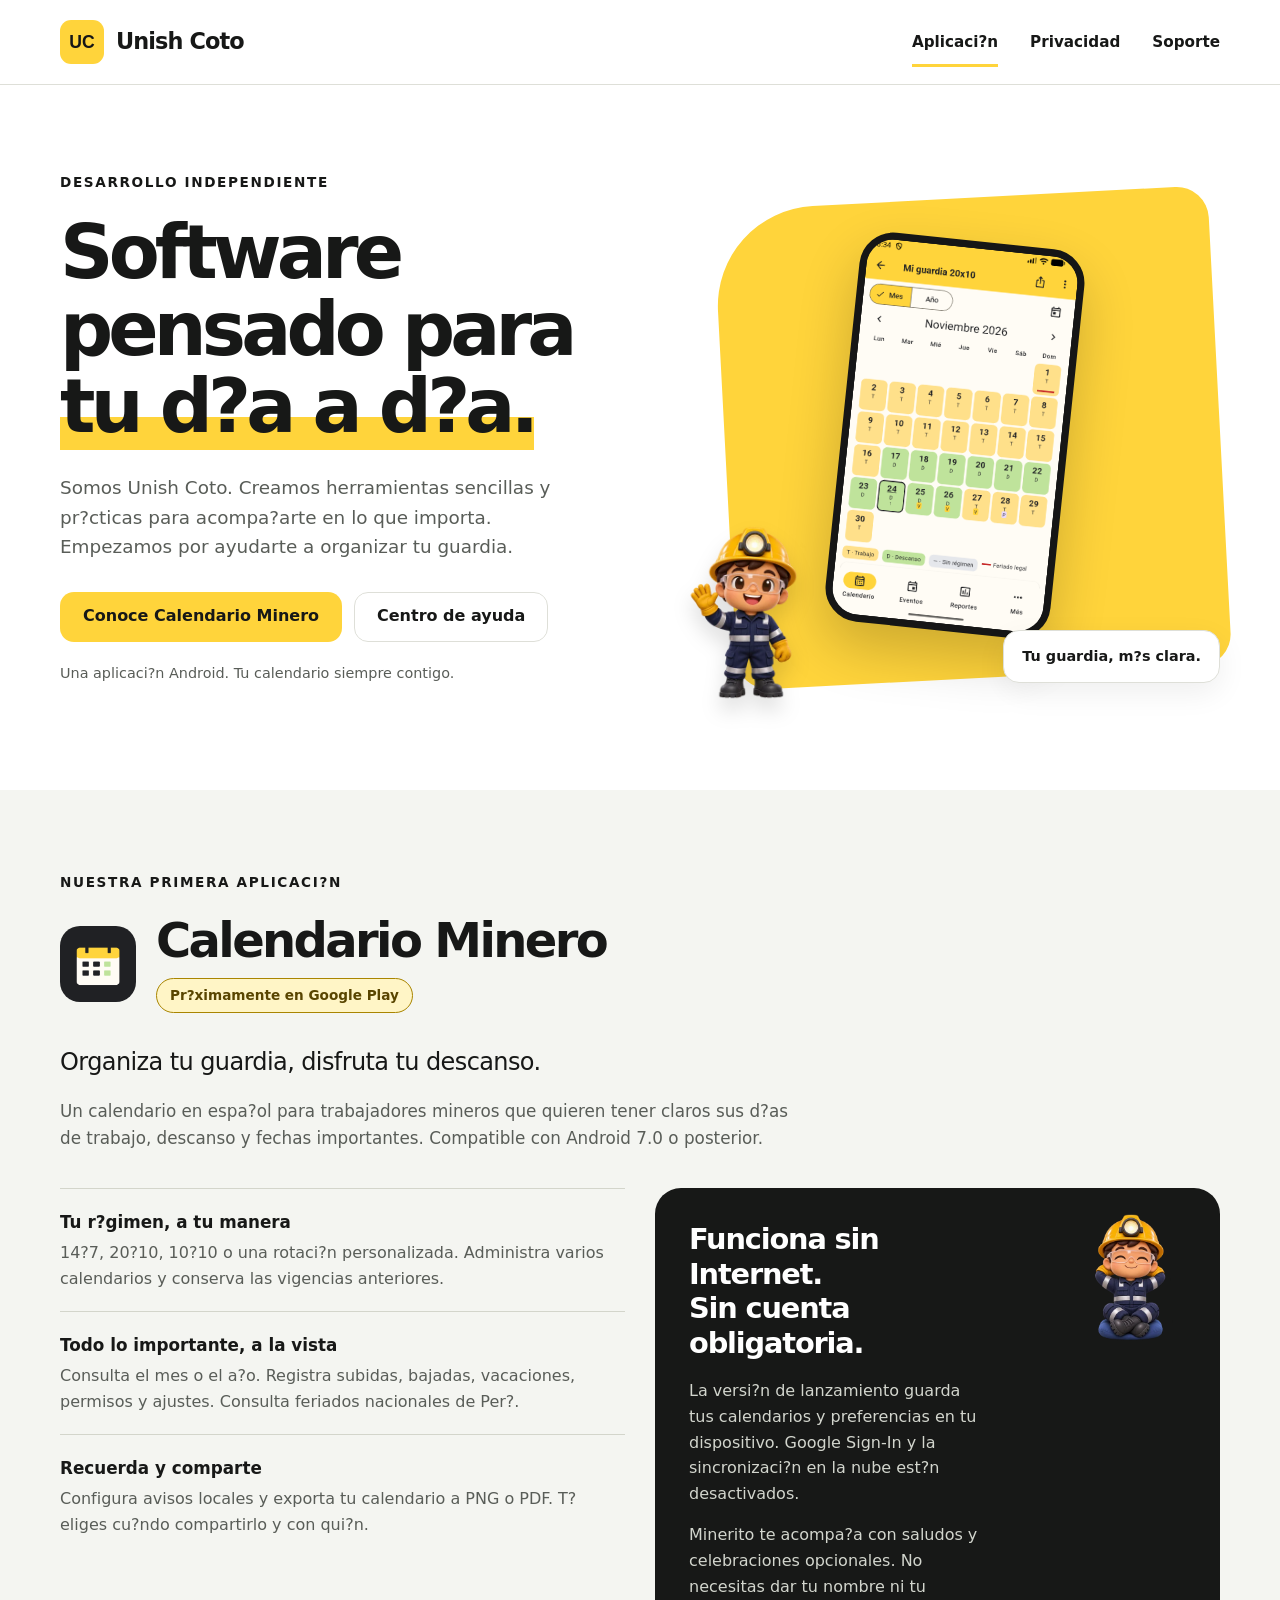
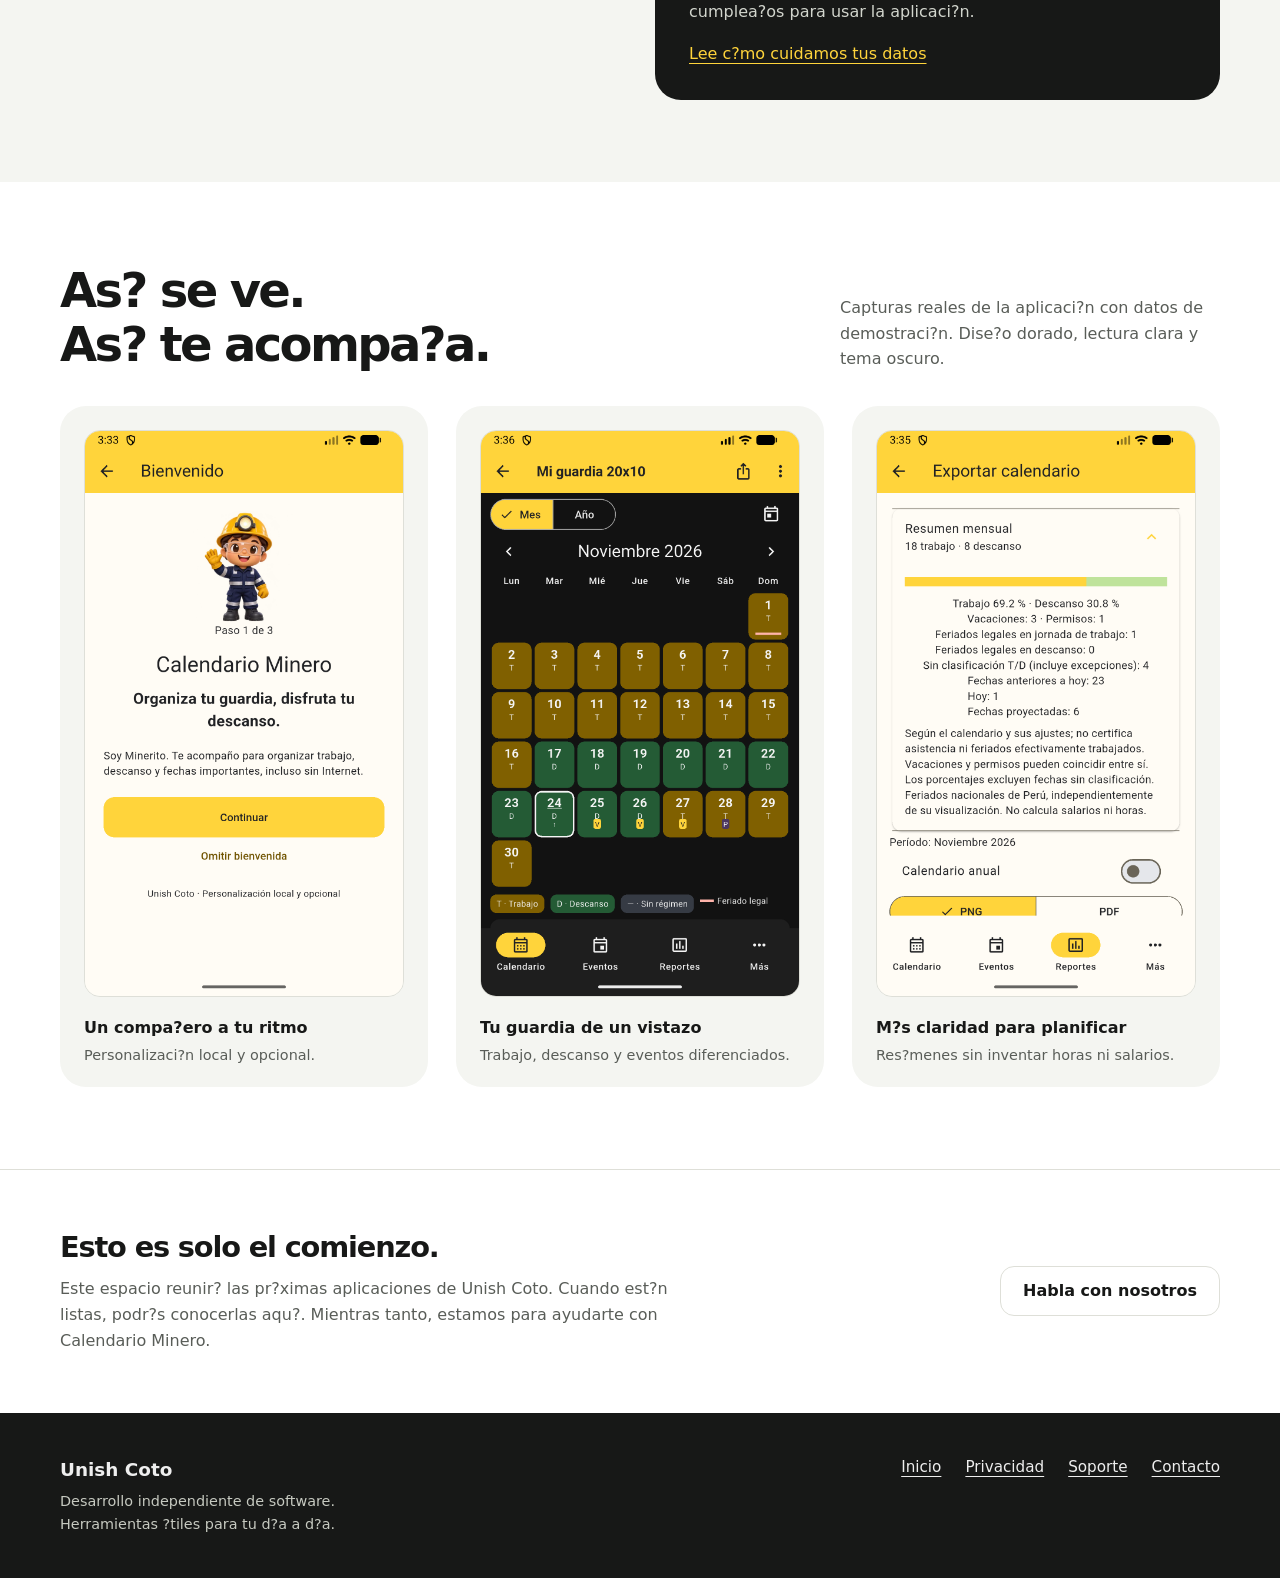
==== index.html @ 2e2c307f "Publicar sitio oficial de Unish Coto y privacidad de Calendario Minero" ====
<!doctype html>
<html lang="es"><head><meta charset="utf-8"><meta name="viewport" content="width=device-width,initial-scale=1"><meta name="color-scheme" content="light"><meta name="referrer" content="strict-origin-when-cross-origin"><title>Unish Coto ? Software para tu d?a a d?a</title><meta name="description" content="Desarrollo independiente de software. Conoce Calendario Minero: organiza tus guardias y descansos sin Internet, con Minerito."><link rel="canonical" href="https://goldmicky.github.io/unish-coto/"><link rel="icon" type="image/svg+xml" href="assets/images/unish-coto.svg"><link rel="stylesheet" href="assets/css/styles.css"><script src="assets/js/main.js" defer></script></head><body>
<a class="skip" href="#contenido">Saltar al contenido</a><header class="site-header"><div class="wrap header-inner"><a class="brand" href="index.html" aria-label="Unish Coto, inicio"><img src="assets/images/unish-coto.svg" width="44" height="44" alt="">Unish Coto</a><button class="menu-button" type="button" data-menu aria-controls="site-nav" aria-expanded="false">Men?</button><nav class="nav" id="site-nav" aria-label="Navegaci?n principal"><a href="index.html#aplicaciones" aria-current="page">Aplicaci?n</a><a href="privacidad.html">Privacidad</a><a href="soporte.html">Soporte</a></nav></div></header>
<main id="contenido">
<section class="hero"><div class="wrap hero-grid"><div class="reveal"><p class="eyebrow">Desarrollo independiente</p><h1>Software pensado para <span>tu d?a a d?a.</span></h1><p class="intro">Somos Unish Coto. Creamos herramientas sencillas y pr?cticas para acompa?arte en lo que importa. Empezamos por ayudarte a organizar tu guardia.</p><div class="hero-actions"><a class="button" href="#aplicaciones">Conoce Calendario Minero</a><a class="button secondary" href="soporte.html">Centro de ayuda</a></div><p class="hero-note">Una aplicaci?n Android. Tu calendario siempre contigo.</p></div><div class="hero-art reveal"><div class="gold-stage" aria-hidden="true"></div><div class="phone"><img src="assets/images/calendario-mensual.png" width="1080" height="1920" alt="Captura real de Calendario Minero: noviembre de 2026, trabajo en dorado y descanso en verde" fetchpriority="high"></div><img class="hero-minerito" src="assets/images/minerito-saludando.webp" width="384" height="384" alt="Minerito, el compa?ero original de Calendario Minero"><span class="tiny-note">Tu guardia, m?s clara.</span></div></div></section>
<section class="product" id="aplicaciones"><div class="wrap"><p class="eyebrow">Nuestra primera aplicaci?n</p><div class="product-head"><img class="app-icon" src="assets/images/calendario-minero-icono.png" width="512" height="512" alt="Icono oficial de Calendario Minero"><div><h2>Calendario Minero</h2><span class="status">Pr?ximamente en Google Play</span></div></div><p class="slogan">Organiza tu guardia, disfruta tu descanso.</p><p class="product-description">Un calendario en espa?ol para trabajadores mineros que quieren tener claros sus d?as de trabajo, descanso y fechas importantes. Compatible con Android 7.0 o posterior.</p><div class="product-columns"><ul class="feature-list"><li><strong>Tu r?gimen, a tu manera</strong><p>14?7, 20?10, 10?10 o una rotaci?n personalizada. Administra varios calendarios y conserva las vigencias anteriores.</p></li><li><strong>Todo lo importante, a la vista</strong><p>Consulta el mes o el a?o. Registra subidas, bajadas, vacaciones, permisos y ajustes. Consulta feriados nacionales de Per?.</p></li><li><strong>Recuerda y comparte</strong><p>Configura avisos locales y exporta tu calendario a PNG o PDF. T? eliges cu?ndo compartirlo y con qui?n.</p></li></ul><aside class="offline-card"><img src="assets/images/minerito-descansando.webp" width="384" height="384" alt="Minerito descansando" loading="lazy"><h3>Funciona sin Internet.<br>Sin cuenta obligatoria.</h3><p>La versi?n de lanzamiento guarda tus calendarios y preferencias en tu dispositivo. Google Sign-In y la sincronizaci?n en la nube est?n desactivados.</p><p>Minerito te acompa?a con saludos y celebraciones opcionales. No necesitas dar tu nombre ni tu cumplea?os para usar la aplicaci?n.</p><a href="privacidad.html">Lee c?mo cuidamos tus datos</a></aside></div></div></section>
<section class="screens"><div class="wrap"><div class="section-heading"><h2 class="section-title">As? se ve.<br>As? te acompa?a.</h2><p>Capturas reales de la aplicaci?n con datos de demostraci?n. Dise?o dorado, lectura clara y tema oscuro.</p></div><div class="screenshot-grid" aria-label="Capturas de Calendario Minero"><figure><img src="assets/images/bienvenida.png" width="1080" height="1920" alt="Bienvenida de Calendario Minero con el Minerito original" loading="lazy"><figcaption>Un compa?ero a tu ritmo<span>Personalizaci?n local y opcional.</span></figcaption></figure><figure><img src="assets/images/calendario-oscuro.png" width="1080" height="1920" alt="Calendario mensual en tema oscuro, con indicadores de vacaciones y permisos" loading="lazy"><figcaption>Tu guardia de un vistazo<span>Trabajo, descanso y eventos diferenciados.</span></figcaption></figure><figure><img src="assets/images/reportes.png" width="1080" height="1920" alt="Reporte mensual de jornadas planificadas, vacaciones y permisos" loading="lazy"><figcaption>M?s claridad para planificar<span>Res?menes sin inventar horas ni salarios.</span></figcaption></figure></div></div></section>
<section class="future"><div class="wrap"><div><h2>Esto es solo el comienzo.</h2><p>Este espacio reunir? las pr?ximas aplicaciones de Unish Coto. Cuando est?n listas, podr?s conocerlas aqu?. Mientras tanto, estamos para ayudarte con Calendario Minero.</p></div><a class="button secondary" href="soporte.html">Habla con nosotros</a></div></section></main><footer class="site-footer"><div class="wrap footer-inner"><div><span class="footer-brand">Unish Coto</span><p class="footer-copy">Desarrollo independiente de software.<br>Herramientas ?tiles para tu d?a a d?a.</p></div><nav class="footer-links" aria-label="Enlaces del pie"><a href="index.html">Inicio</a><a href="privacidad.html">Privacidad</a><a href="soporte.html">Soporte</a><a href="mailto:luismivelizromani@gmail.com">Contacto</a></nav></div></footer></body></html>
---- assets/css/styles.css ----
@charset "UTF-8";
:root{--gold:#ffd43b;--ink:#171817;--muted:#595d58;--paper:#fff;--soft:#f4f5f1;--line:#dedfd8;--radius:26px;font-family:Inter,ui-sans-serif,system-ui,-apple-system,BlinkMacSystemFont,"Segoe UI",sans-serif;color:var(--ink);background:var(--paper);font-synthesis:none;line-height:1.6}*{box-sizing:border-box}html{scroll-behavior:smooth;scroll-padding-top:100px}body{margin:0}a{color:inherit;text-underline-offset:.25em}a:hover{color:#705300}img{display:block;max-width:100%;height:auto}button,a{-webkit-tap-highlight-color:transparent}button{font:inherit}a:focus-visible,button:focus-visible,summary:focus-visible{outline:3px solid #916800;outline-offset:5px}.skip{position:absolute;left:16px;top:-100px;padding:12px;background:var(--gold);z-index:50}.skip:focus{top:12px}.wrap{width:min(1160px,calc(100% - 48px));margin-inline:auto}.site-header{background:rgba(255,255,255,.97);border-bottom:1px solid var(--line);position:sticky;top:0;z-index:20}.header-inner{min-height:84px;display:flex;align-items:center;justify-content:space-between;gap:24px}.brand{display:inline-flex;align-items:center;gap:12px;text-decoration:none;font-weight:800;letter-spacing:-.04em;font-size:1.4rem}.brand img{width:44px;height:44px}.nav{display:flex;align-items:center;gap:32px}.nav a{font-size:.95rem;text-decoration:none;font-weight:600;padding:10px 0}.nav a[aria-current=page]{box-shadow:0 3px var(--gold)}.menu-button{display:none;border:1px solid var(--line);border-radius:12px;background:white;min-height:44px;padding:8px 14px}.hero{padding:68px 0 72px;overflow:hidden}.eyebrow{font-size:.85rem;font-weight:750;letter-spacing:.12em;text-transform:uppercase;margin:0 0 20px}.hero-grid{display:grid;grid-template-columns:1.1fr 1fr;align-items:center;gap:48px}.hero h1{font-size:clamp(2.8rem,5.8vw,4.8rem);line-height:1.04;letter-spacing:-.065em;font-weight:780;margin:0 0 28px}.hero h1 span{display:inline;background:linear-gradient(transparent 62%,var(--gold) 62%)}.intro{font-size:1.15rem;max-width:500px;color:var(--muted);margin:0 0 30px}.button{display:inline-flex;justify-content:center;align-items:center;min-height:50px;border-radius:14px;background:var(--gold);padding:13px 22px;text-decoration:none;font-weight:750;line-height:1.3;border:1px solid transparent;color:var(--ink)}.button:hover{background:#ffe175;color:var(--ink)}.button.secondary{background:transparent;border-color:var(--line)}.hero-actions{display:flex;gap:12px;flex-wrap:wrap}.hero-note{color:var(--muted);font-size:.9rem;margin-top:20px}.hero-art{position:relative;min-height:565px;display:flex;justify-content:center;align-items:center}.gold-stage{position:absolute;inset:45px 0 40px 35px;background:var(--gold);border-radius:100px 32px 32px 32px;transform:rotate(-3deg)}.phone{position:relative;z-index:2;width:226px;background:#161616;border:7px solid #161616;border-radius:34px;overflow:hidden;box-shadow:0 24px 55px #0003;transform:rotate(6deg)}.phone img{width:100%;aspect-ratio:9/16;object-fit:cover;border-radius:26px}.hero-minerito{position:absolute;z-index:3;width:175px;bottom:18px;left:-25px;filter:drop-shadow(0 12px 10px #0002)}.tiny-note{position:absolute;z-index:4;bottom:35px;right:0;background:#fff;padding:14px 18px;border:1px solid var(--line);border-radius:16px;font-size:.9rem;font-weight:650;box-shadow:0 10px 30px #0001}.product{background:var(--soft);padding:82px 0}.product-head{display:flex;align-items:center;gap:20px;margin-bottom:30px}.app-icon{width:76px;height:76px;border-radius:20px}.product h2,.section-title{font-size:clamp(2rem,3.8vw,3rem);letter-spacing:-.055em;line-height:1.12;margin:0}.status{display:inline-block;border:1px solid #a98500;border-radius:99px;padding:6px 13px;font-size:.85rem;font-weight:700;color:#594500;background:#fff5c6;margin-top:10px}.slogan{font-size:1.5rem;letter-spacing:-.025em;margin:26px 0 14px}.product-description{max-width:730px;color:var(--muted);font-size:1.05rem}.product-columns{display:grid;grid-template-columns:1fr 1fr;gap:30px;margin-top:36px}.feature-list{list-style:none;padding:0;margin:0}.feature-list li{padding:20px 0;border-top:1px solid #d3d5cb}.feature-list strong{display:block;margin-bottom:4px;font-size:1.05rem}.feature-list p{margin:0;color:var(--muted)}.offline-card{padding:34px;background:var(--ink);color:white;border-radius:var(--radius);position:relative;overflow:hidden}.offline-card h3{font-size:1.8rem;line-height:1.2;letter-spacing:-.04em;margin:0 0 18px;max-width:300px}.offline-card p{color:#d2d5cd;max-width:290px}.offline-card a{color:var(--gold)}.offline-card img{width:130px;float:right;margin:-10px -10px 0 16px}.screens{padding:82px 0}.section-heading{display:flex;align-items:end;justify-content:space-between;gap:30px;margin-bottom:34px}.section-heading p{max-width:380px;color:var(--muted);margin:0}.screenshot-grid{display:grid;grid-template-columns:repeat(3,1fr);gap:28px}.screenshot-grid figure{margin:0;padding:24px 24px 20px;background:var(--soft);border-radius:var(--radius)}.screenshot-grid img{width:100%;border-radius:16px;border:1px solid var(--line)}.screenshot-grid figcaption{font-weight:650;margin-top:18px}.screenshot-grid figcaption span{display:block;color:var(--muted);font-size:.9rem;font-weight:400;margin-top:3px}.future{border-top:1px solid var(--line);padding:60px 0}.future .wrap{display:flex;align-items:center;justify-content:space-between;gap:36px}.future h2{font-size:1.8rem;line-height:1.2;letter-spacing:-.04em;margin:0 0 12px}.future p{max-width:650px;color:var(--muted);margin:0}.site-footer{background:var(--ink);color:#eee;padding:42px 0}.footer-inner{display:flex;justify-content:space-between;gap:32px;flex-wrap:wrap}.footer-brand{font-weight:750;font-size:1.15rem;display:block;margin-bottom:5px}.footer-copy{font-size:.9rem;color:#c6c9c0;max-width:420px;margin:0}.footer-links{display:flex;gap:24px;align-items:start;flex-wrap:wrap}.footer-links a{font-size:.95rem}.site-footer a:hover{color:var(--gold)}.page-hero{padding:64px 0 36px;border-bottom:1px solid var(--line)}.page-hero h1{font-size:clamp(2.25rem,5vw,3.7rem);letter-spacing:-.06em;line-height:1.1;margin:0 0 18px}.page-hero p{max-width:700px;color:var(--muted);font-size:1.1rem}.legal-layout{display:grid;grid-template-columns:230px minmax(0,1fr);gap:62px;padding-block:48px 80px}.toc{align-self:start;position:sticky;top:120px;font-size:.9rem}.toc strong{display:block;margin-bottom:12px}.toc a{display:block;margin:10px 0;text-decoration:none;color:var(--muted)}.legal-copy{max-width:780px}.legal-copy h2{font-size:1.5rem;line-height:1.25;letter-spacing:-.03em;margin:38px 0 16px}.legal-copy h2:first-child{margin-top:0}.legal-copy p,.legal-copy li{color:#3c403c}.legal-copy li{margin-bottom:8px}.legal-copy a{color:#705300;overflow-wrap:anywhere}.callout{padding:22px 24px;background:#fff6cf;border-left:4px solid #b78b00;border-radius:0 16px 16px 0;margin:22px 0}.callout p{margin:0;color:#343022}.meta{font-size:.9rem!important}.faq-layout{padding-block:48px 80px;display:grid;grid-template-columns:minmax(0,1fr) 320px;gap:48px;align-items:start}.faq h2{font-size:1.8rem;letter-spacing:-.04em;margin:0 0 20px}.faq details{border-bottom:1px solid var(--line);padding:20px 0}.faq summary{cursor:pointer;font-weight:650;min-height:44px;padding:8px 24px 8px 0;line-height:1.4}.faq details p{color:var(--muted);margin:12px 0 6px}.contact-box{padding:28px;border-radius:var(--radius);background:var(--gold);position:sticky;top:120px}.contact-box h2{font-size:1.5rem;line-height:1.2;letter-spacing:-.03em;margin:0 0 16px}.contact-box a{font-weight:650;overflow-wrap:anywhere}.contact-box p{font-size:.95rem}.contact-box img{width:110px;margin:20px auto 0}.reveal{animation:arrive .55s ease-out both}@keyframes arrive{from{opacity:0;transform:translateY(12px)}to{opacity:1;transform:translateY(0)}}@media(min-width:1600px){.hero{padding-block:96px}.hero-art{min-height:600px}}@media(max-width:850px){.hero-grid{gap:24px}.hero h1{font-size:3.3rem}.hero-art{min-height:490px}.phone{width:200px}.hero-minerito{width:140px;left:-4px}.tiny-note{font-size:.8rem;right:-8px}.legal-layout{grid-template-columns:180px 1fr;gap:32px}.faq-layout{grid-template-columns:1fr 280px;gap:28px}}@media(max-width:650px){.wrap{width:calc(100% - 36px)}.header-inner{min-height:72px;gap:12px;flex-wrap:wrap}.brand{font-size:1.2rem}.brand img{width:38px;height:38px}.nav{width:100%;gap:0;justify-content:space-between;padding-bottom:16px}.js .menu-button{display:block}.js .nav:not(.is-open){display:none}.nav a{min-height:44px;padding:8px}.hero{padding:40px 0 48px}.hero-grid{grid-template-columns:1fr;gap:12px}.hero h1{font-size:clamp(2.8rem,10vw,3.8rem);max-width:500px}.intro{font-size:1.05rem}.hero-art{min-height:490px;max-width:400px;width:100%;margin:auto}.gold-stage{inset:30px 5px 28px 15px;border-radius:70px 28px 28px 28px}.phone{width:215px}.hero-minerito{left:0;bottom:12px;width:138px}.tiny-note{right:0;bottom:24px}.product,.screens{padding:48px 0}.product-columns{grid-template-columns:1fr;gap:24px}.product-head{gap:16px}.app-icon{width:62px;height:62px}.product h2{font-size:2rem}.slogan{font-size:1.25rem}.section-heading{display:block}.section-heading p{margin-top:18px}.screenshot-grid{display:flex;overflow-x:auto;scroll-snap-type:x mandatory;gap:16px;padding-bottom:16px}.screenshot-grid figure{min-width:82%;max-width:300px;scroll-snap-align:start;padding:18px}.future .wrap{display:block}.future .button{margin-top:24px}.footer-inner{display:block}.footer-links{margin-top:24px;gap:22px}.page-hero{padding:40px 0 24px}.legal-layout{display:block;padding-block:28px 56px}.toc{position:static;border-bottom:1px solid var(--line);margin-bottom:30px;padding-bottom:18px}.toc a{display:inline-block;margin:4px 14px 4px 0}.faq-layout{display:flex;flex-direction:column-reverse;padding-block:30px 56px;gap:36px}.contact-box{position:static;width:100%}.contact-box img{display:none}.faq{width:100%}}@media(prefers-reduced-motion:reduce){html{scroll-behavior:auto}*,*::before,*::after{animation:none!important;transition:none!important}}
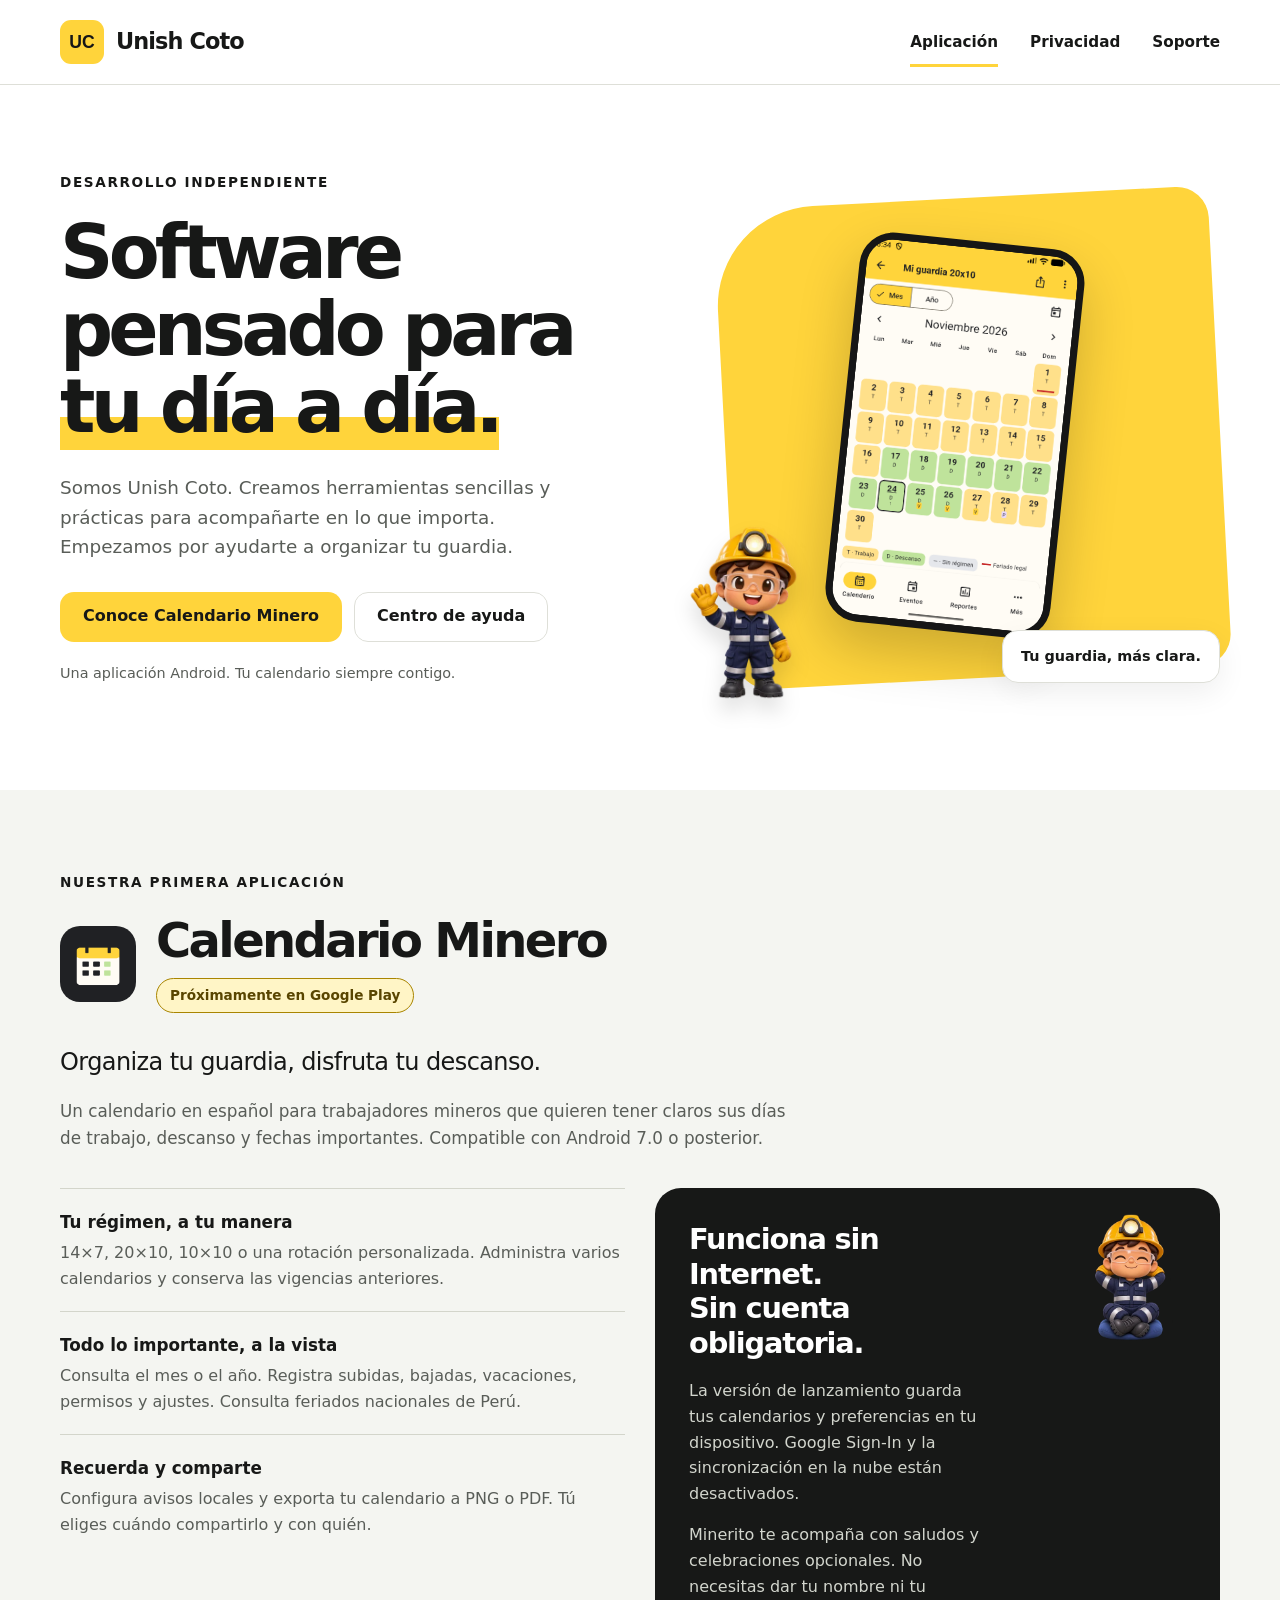
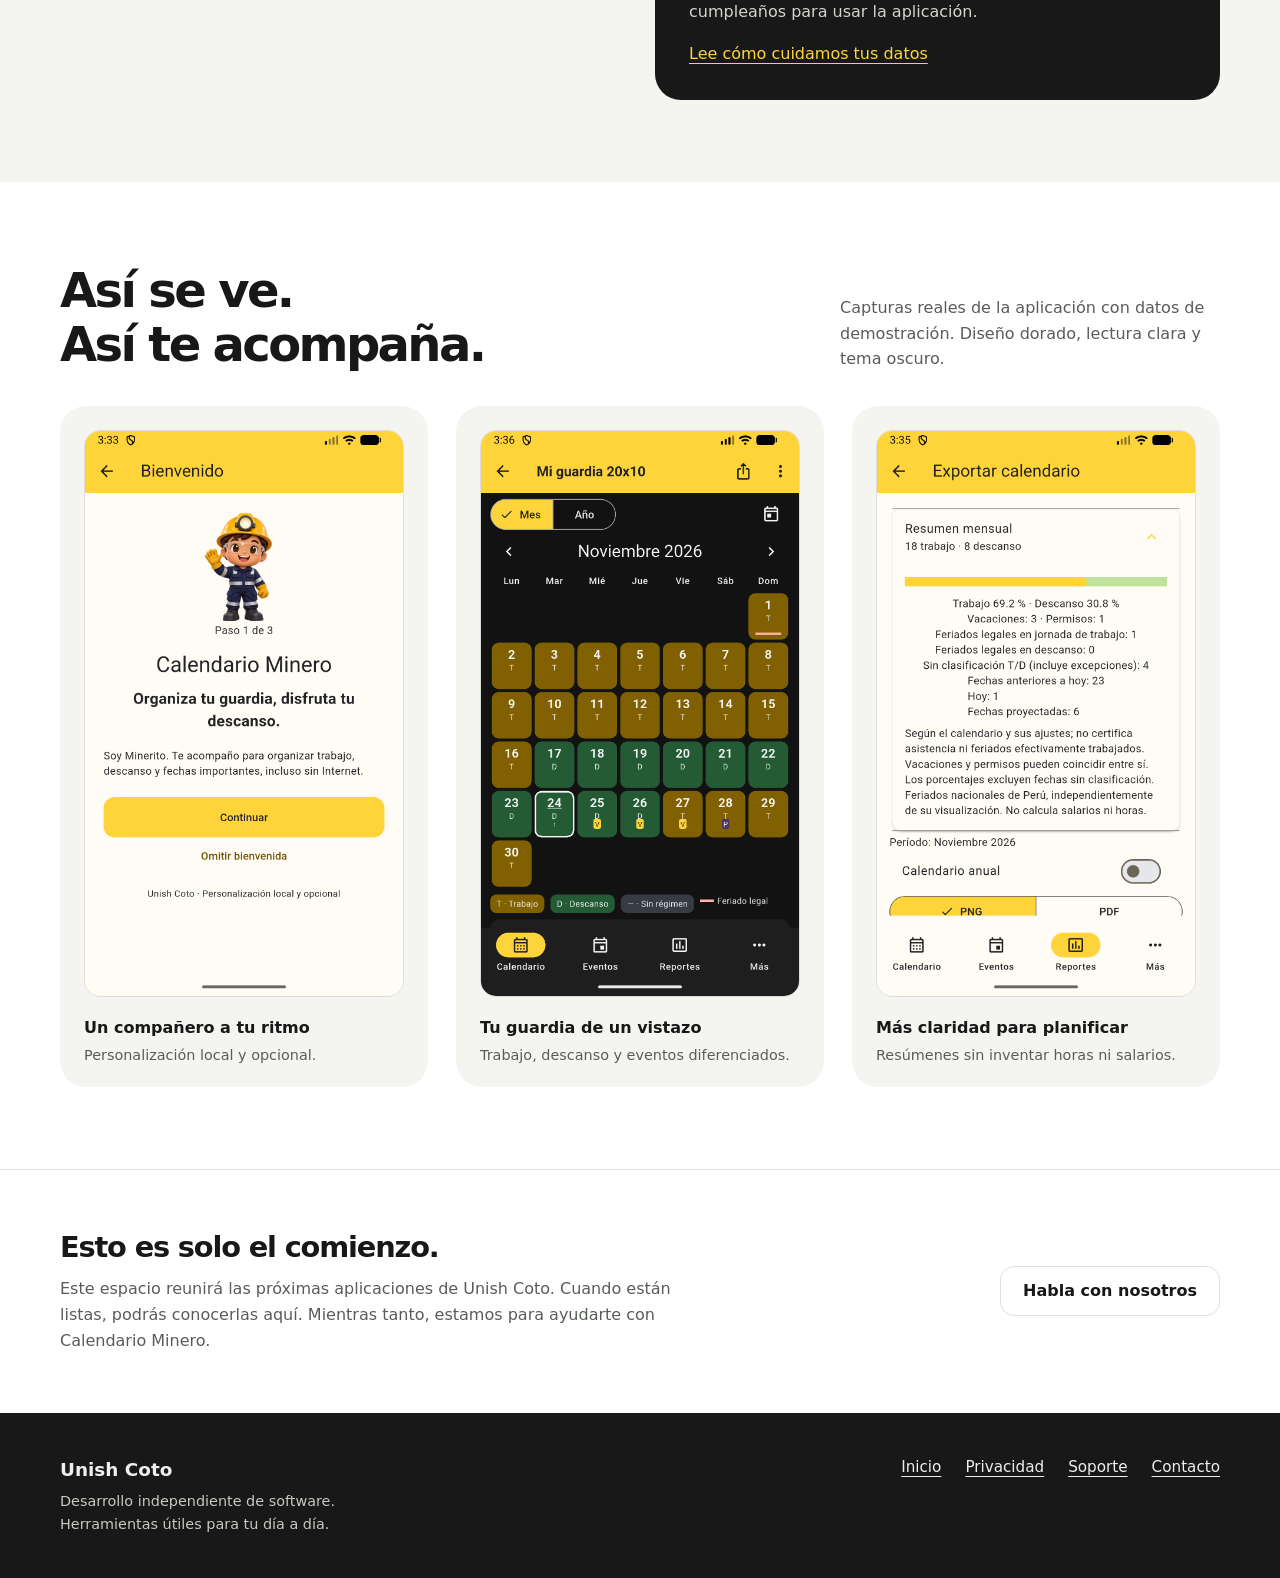
==== commit e3bd2751: "Corrige texto español y valida UTF-8 del sitio" ====
--- a/index.html
+++ b/index.html
@@ -1,8 +1,8 @@
 <!doctype html>
-<html lang="es"><head><meta charset="utf-8"><meta name="viewport" content="width=device-width,initial-scale=1"><meta name="color-scheme" content="light"><meta name="referrer" content="strict-origin-when-cross-origin"><title>Unish Coto ? Software para tu d?a a d?a</title><meta name="description" content="Desarrollo independiente de software. Conoce Calendario Minero: organiza tus guardias y descansos sin Internet, con Minerito."><link rel="canonical" href="https://goldmicky.github.io/unish-coto/"><link rel="icon" type="image/svg+xml" href="assets/images/unish-coto.svg"><link rel="stylesheet" href="assets/css/styles.css"><script src="assets/js/main.js" defer></script></head><body>
-<a class="skip" href="#contenido">Saltar al contenido</a><header class="site-header"><div class="wrap header-inner"><a class="brand" href="index.html" aria-label="Unish Coto, inicio"><img src="assets/images/unish-coto.svg" width="44" height="44" alt="">Unish Coto</a><button class="menu-button" type="button" data-menu aria-controls="site-nav" aria-expanded="false">Men?</button><nav class="nav" id="site-nav" aria-label="Navegaci?n principal"><a href="index.html#aplicaciones" aria-current="page">Aplicaci?n</a><a href="privacidad.html">Privacidad</a><a href="soporte.html">Soporte</a></nav></div></header>
+<html lang="es"><head><meta charset="utf-8"><meta name="viewport" content="width=device-width,initial-scale=1"><meta name="color-scheme" content="light"><meta name="referrer" content="strict-origin-when-cross-origin"><title>Unish Coto · Software para tu día a día</title><meta name="description" content="Desarrollo independiente de software. Conoce Calendario Minero: organiza tus guardias y descansos sin Internet, con Minerito."><link rel="canonical" href="https://goldmicky.github.io/unish-coto/"><link rel="icon" type="image/svg+xml" href="assets/images/unish-coto.svg"><link rel="stylesheet" href="assets/css/styles.css"><script src="assets/js/main.js" defer></script></head><body>
+<a class="skip" href="#contenido">Saltar al contenido</a><header class="site-header"><div class="wrap header-inner"><a class="brand" href="index.html" aria-label="Unish Coto, inicio"><img src="assets/images/unish-coto.svg" width="44" height="44" alt="">Unish Coto</a><button class="menu-button" type="button" data-menu aria-controls="site-nav" aria-expanded="false">Menú</button><nav class="nav" id="site-nav" aria-label="Navegación principal"><a href="index.html#aplicaciones" aria-current="page">Aplicación</a><a href="privacidad.html">Privacidad</a><a href="soporte.html">Soporte</a></nav></div></header>
 <main id="contenido">
-<section class="hero"><div class="wrap hero-grid"><div class="reveal"><p class="eyebrow">Desarrollo independiente</p><h1>Software pensado para <span>tu d?a a d?a.</span></h1><p class="intro">Somos Unish Coto. Creamos herramientas sencillas y pr?cticas para acompa?arte en lo que importa. Empezamos por ayudarte a organizar tu guardia.</p><div class="hero-actions"><a class="button" href="#aplicaciones">Conoce Calendario Minero</a><a class="button secondary" href="soporte.html">Centro de ayuda</a></div><p class="hero-note">Una aplicaci?n Android. Tu calendario siempre contigo.</p></div><div class="hero-art reveal"><div class="gold-stage" aria-hidden="true"></div><div class="phone"><img src="assets/images/calendario-mensual.png" width="1080" height="1920" alt="Captura real de Calendario Minero: noviembre de 2026, trabajo en dorado y descanso en verde" fetchpriority="high"></div><img class="hero-minerito" src="assets/images/minerito-saludando.webp" width="384" height="384" alt="Minerito, el compa?ero original de Calendario Minero"><span class="tiny-note">Tu guardia, m?s clara.</span></div></div></section>
-<section class="product" id="aplicaciones"><div class="wrap"><p class="eyebrow">Nuestra primera aplicaci?n</p><div class="product-head"><img class="app-icon" src="assets/images/calendario-minero-icono.png" width="512" height="512" alt="Icono oficial de Calendario Minero"><div><h2>Calendario Minero</h2><span class="status">Pr?ximamente en Google Play</span></div></div><p class="slogan">Organiza tu guardia, disfruta tu descanso.</p><p class="product-description">Un calendario en espa?ol para trabajadores mineros que quieren tener claros sus d?as de trabajo, descanso y fechas importantes. Compatible con Android 7.0 o posterior.</p><div class="product-columns"><ul class="feature-list"><li><strong>Tu r?gimen, a tu manera</strong><p>14?7, 20?10, 10?10 o una rotaci?n personalizada. Administra varios calendarios y conserva las vigencias anteriores.</p></li><li><strong>Todo lo importante, a la vista</strong><p>Consulta el mes o el a?o. Registra subidas, bajadas, vacaciones, permisos y ajustes. Consulta feriados nacionales de Per?.</p></li><li><strong>Recuerda y comparte</strong><p>Configura avisos locales y exporta tu calendario a PNG o PDF. T? eliges cu?ndo compartirlo y con qui?n.</p></li></ul><aside class="offline-card"><img src="assets/images/minerito-descansando.webp" width="384" height="384" alt="Minerito descansando" loading="lazy"><h3>Funciona sin Internet.<br>Sin cuenta obligatoria.</h3><p>La versi?n de lanzamiento guarda tus calendarios y preferencias en tu dispositivo. Google Sign-In y la sincronizaci?n en la nube est?n desactivados.</p><p>Minerito te acompa?a con saludos y celebraciones opcionales. No necesitas dar tu nombre ni tu cumplea?os para usar la aplicaci?n.</p><a href="privacidad.html">Lee c?mo cuidamos tus datos</a></aside></div></div></section>
-<section class="screens"><div class="wrap"><div class="section-heading"><h2 class="section-title">As? se ve.<br>As? te acompa?a.</h2><p>Capturas reales de la aplicaci?n con datos de demostraci?n. Dise?o dorado, lectura clara y tema oscuro.</p></div><div class="screenshot-grid" aria-label="Capturas de Calendario Minero"><figure><img src="assets/images/bienvenida.png" width="1080" height="1920" alt="Bienvenida de Calendario Minero con el Minerito original" loading="lazy"><figcaption>Un compa?ero a tu ritmo<span>Personalizaci?n local y opcional.</span></figcaption></figure><figure><img src="assets/images/calendario-oscuro.png" width="1080" height="1920" alt="Calendario mensual en tema oscuro, con indicadores de vacaciones y permisos" loading="lazy"><figcaption>Tu guardia de un vistazo<span>Trabajo, descanso y eventos diferenciados.</span></figcaption></figure><figure><img src="assets/images/reportes.png" width="1080" height="1920" alt="Reporte mensual de jornadas planificadas, vacaciones y permisos" loading="lazy"><figcaption>M?s claridad para planificar<span>Res?menes sin inventar horas ni salarios.</span></figcaption></figure></div></div></section>
-<section class="future"><div class="wrap"><div><h2>Esto es solo el comienzo.</h2><p>Este espacio reunir? las pr?ximas aplicaciones de Unish Coto. Cuando est?n listas, podr?s conocerlas aqu?. Mientras tanto, estamos para ayudarte con Calendario Minero.</p></div><a class="button secondary" href="soporte.html">Habla con nosotros</a></div></section></main><footer class="site-footer"><div class="wrap footer-inner"><div><span class="footer-brand">Unish Coto</span><p class="footer-copy">Desarrollo independiente de software.<br>Herramientas ?tiles para tu d?a a d?a.</p></div><nav class="footer-links" aria-label="Enlaces del pie"><a href="index.html">Inicio</a><a href="privacidad.html">Privacidad</a><a href="soporte.html">Soporte</a><a href="mailto:luismivelizromani@gmail.com">Contacto</a></nav></div></footer></body></html>+<section class="hero"><div class="wrap hero-grid"><div class="reveal"><p class="eyebrow">Desarrollo independiente</p><h1>Software pensado para <span>tu día a día.</span></h1><p class="intro">Somos Unish Coto. Creamos herramientas sencillas y prácticas para acompañarte en lo que importa. Empezamos por ayudarte a organizar tu guardia.</p><div class="hero-actions"><a class="button" href="#aplicaciones">Conoce Calendario Minero</a><a class="button secondary" href="soporte.html">Centro de ayuda</a></div><p class="hero-note">Una aplicación Android. Tu calendario siempre contigo.</p></div><div class="hero-art reveal"><div class="gold-stage" aria-hidden="true"></div><div class="phone"><img src="assets/images/calendario-mensual.png" width="1080" height="1920" alt="Captura real de Calendario Minero: noviembre de 2026, trabajo en dorado y descanso en verde" fetchpriority="high"></div><img class="hero-minerito" src="assets/images/minerito-saludando.webp" width="384" height="384" alt="Minerito, el compañero original de Calendario Minero"><span class="tiny-note">Tu guardia, más clara.</span></div></div></section>
+<section class="product" id="aplicaciones"><div class="wrap"><p class="eyebrow">Nuestra primera aplicación</p><div class="product-head"><img class="app-icon" src="assets/images/calendario-minero-icono.png" width="512" height="512" alt="Icono oficial de Calendario Minero"><div><h2>Calendario Minero</h2><span class="status">Próximamente en Google Play</span></div></div><p class="slogan">Organiza tu guardia, disfruta tu descanso.</p><p class="product-description">Un calendario en español para trabajadores mineros que quieren tener claros sus días de trabajo, descanso y fechas importantes. Compatible con Android 7.0 o posterior.</p><div class="product-columns"><ul class="feature-list"><li><strong>Tu régimen, a tu manera</strong><p>14×7, 20×10, 10×10 o una rotación personalizada. Administra varios calendarios y conserva las vigencias anteriores.</p></li><li><strong>Todo lo importante, a la vista</strong><p>Consulta el mes o el año. Registra subidas, bajadas, vacaciones, permisos y ajustes. Consulta feriados nacionales de Perú.</p></li><li><strong>Recuerda y comparte</strong><p>Configura avisos locales y exporta tu calendario a PNG o PDF. Tú eliges cuándo compartirlo y con quién.</p></li></ul><aside class="offline-card"><img src="assets/images/minerito-descansando.webp" width="384" height="384" alt="Minerito descansando" loading="lazy"><h3>Funciona sin Internet.<br>Sin cuenta obligatoria.</h3><p>La versión de lanzamiento guarda tus calendarios y preferencias en tu dispositivo. Google Sign-In y la sincronización en la nube están desactivados.</p><p>Minerito te acompaña con saludos y celebraciones opcionales. No necesitas dar tu nombre ni tu cumpleaños para usar la aplicación.</p><a href="privacidad.html">Lee cómo cuidamos tus datos</a></aside></div></div></section>
+<section class="screens"><div class="wrap"><div class="section-heading"><h2 class="section-title">Así se ve.<br>Así te acompaña.</h2><p>Capturas reales de la aplicación con datos de demostración. Diseño dorado, lectura clara y tema oscuro.</p></div><div class="screenshot-grid" aria-label="Capturas de Calendario Minero"><figure><img src="assets/images/bienvenida.png" width="1080" height="1920" alt="Bienvenida de Calendario Minero con el Minerito original" loading="lazy"><figcaption>Un compañero a tu ritmo<span>Personalización local y opcional.</span></figcaption></figure><figure><img src="assets/images/calendario-oscuro.png" width="1080" height="1920" alt="Calendario mensual en tema oscuro, con indicadores de vacaciones y permisos" loading="lazy"><figcaption>Tu guardia de un vistazo<span>Trabajo, descanso y eventos diferenciados.</span></figcaption></figure><figure><img src="assets/images/reportes.png" width="1080" height="1920" alt="Reporte mensual de jornadas planificadas, vacaciones y permisos" loading="lazy"><figcaption>Más claridad para planificar<span>Resúmenes sin inventar horas ni salarios.</span></figcaption></figure></div></div></section>
+<section class="future"><div class="wrap"><div><h2>Esto es solo el comienzo.</h2><p>Este espacio reunirá las próximas aplicaciones de Unish Coto. Cuando están listas, podrás conocerlas aquí. Mientras tanto, estamos para ayudarte con Calendario Minero.</p></div><a class="button secondary" href="soporte.html">Habla con nosotros</a></div></section></main><footer class="site-footer"><div class="wrap footer-inner"><div><span class="footer-brand">Unish Coto</span><p class="footer-copy">Desarrollo independiente de software.<br>Herramientas útiles para tu día a día.</p></div><nav class="footer-links" aria-label="Enlaces del pie"><a href="index.html">Inicio</a><a href="privacidad.html">Privacidad</a><a href="soporte.html">Soporte</a><a href="mailto:luismivelizromani@gmail.com">Contacto</a></nav></div></footer></body></html>
